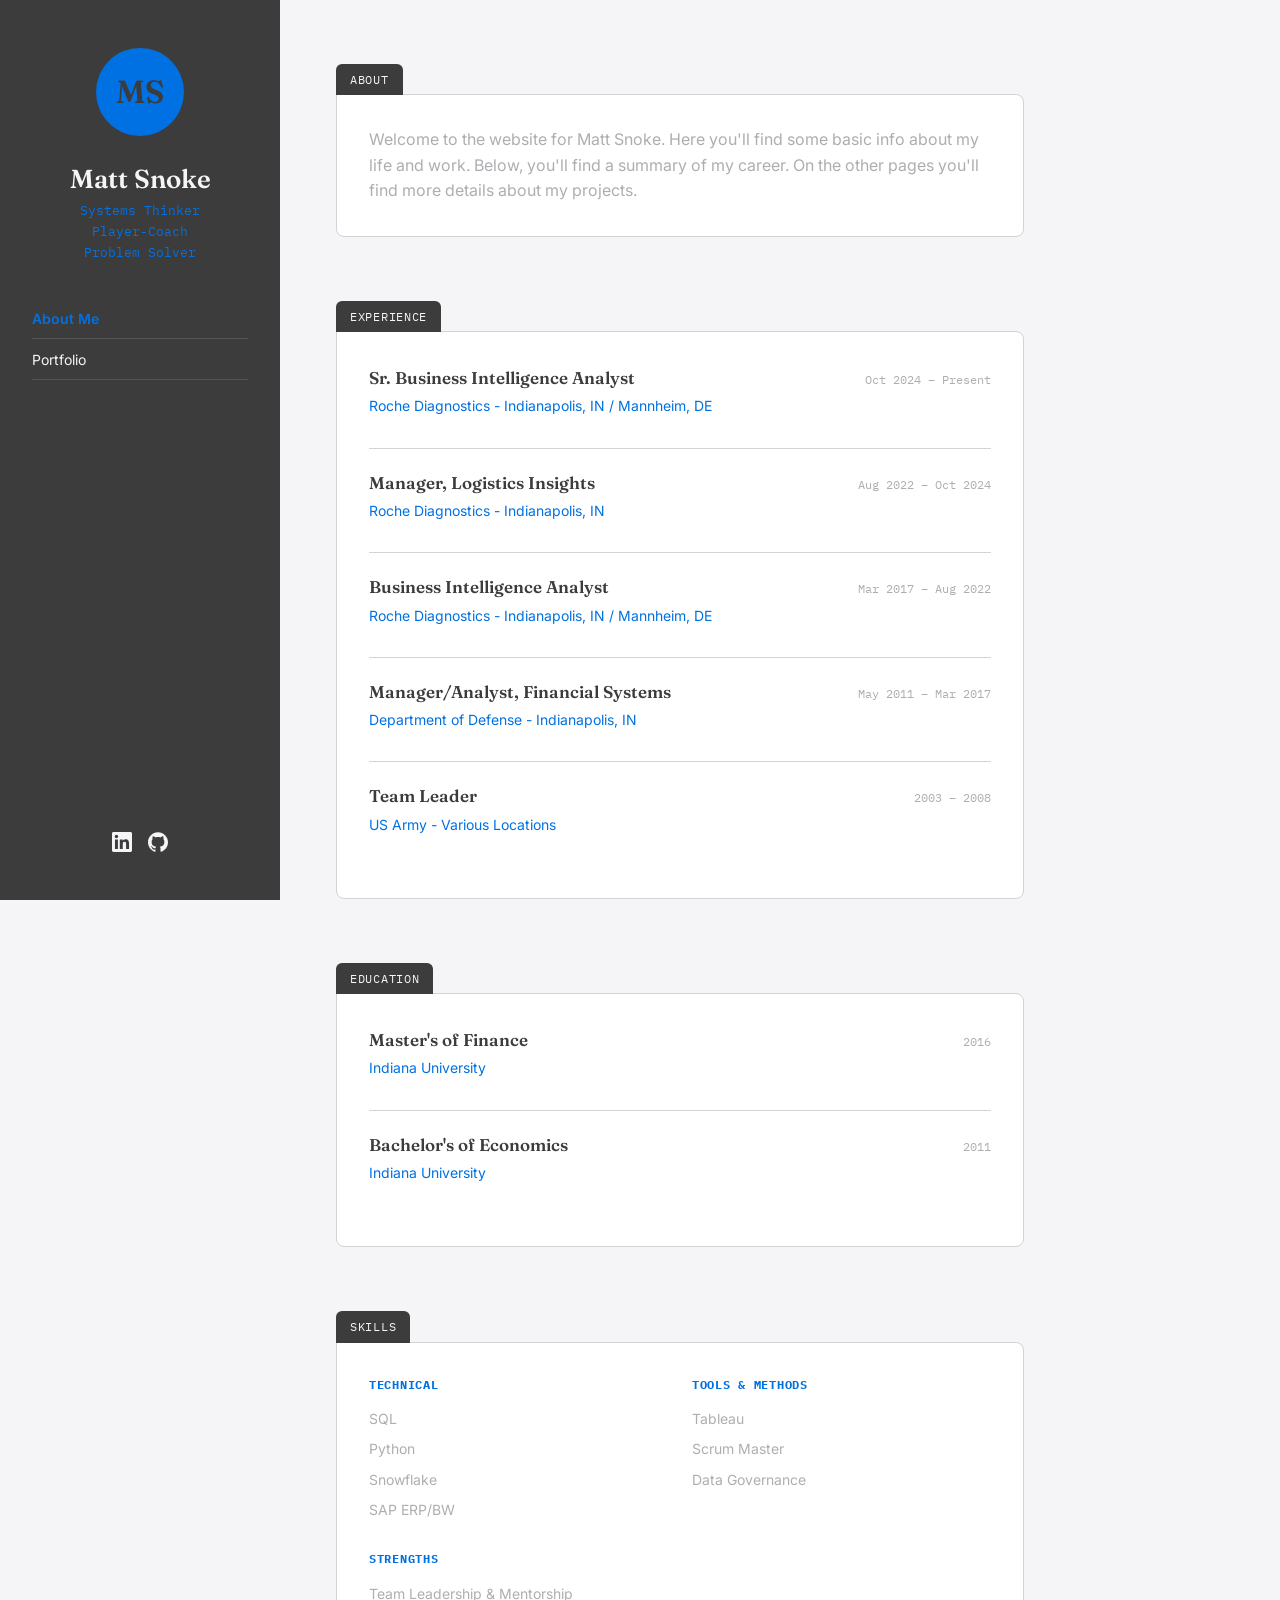
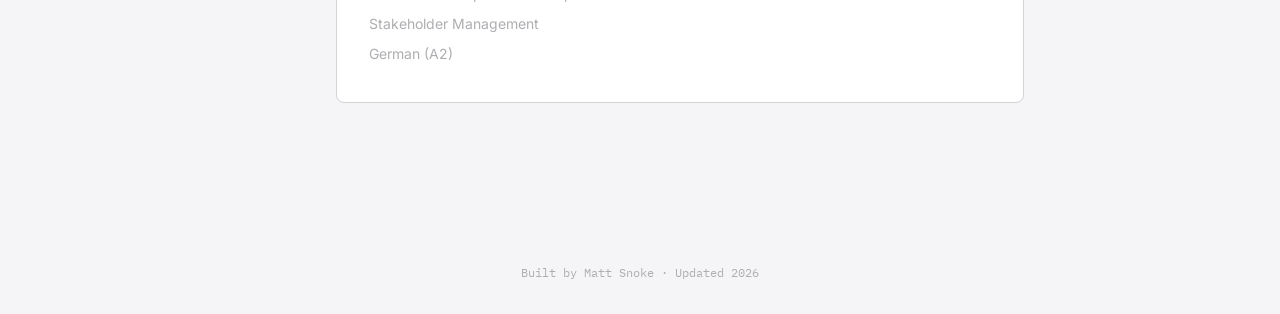
==== index.html @ cb156b44 "Restyle sidebar subtitle and darken nav bar color Break the subtitle into one line per phrase, darke" ====
<!DOCTYPE html>
<html lang="en">
<head>
<meta charset="UTF-8">
<meta name="viewport" content="width=device-width, initial-scale=1.0">
<title>Matt Snoke - About Me</title>

<!--
  ============================================================
  HOW THIS FILE IS ORGANIZED (read this first!)
  ============================================================
  1. styles.css = all the design/colors/layout (shared with portfolio.html)
  2. <body> = your actual content (HTML)

  Every spot you should personalize is marked with an EDIT comment.

  This site has two pages: index.html (About Me) and
  portfolio.html (Portfolio). Both share styles.css.
  ============================================================
-->

<link rel="preconnect" href="https://fonts.googleapis.com">
<link href="https://fonts.googleapis.com/css2?family=Fraunces:opsz,wght@9..144,400;9..144,600;9..144,700&family=Inter:wght@400;500;600&family=IBM+Plex+Mono:wght@400;500&display=swap" rel="stylesheet">
<link rel="stylesheet" href="styles.css">
</head>

<body>
<div class="layout">

  <!-- ============ SIDEBAR ============ -->
  <aside class="sidebar">
    <div class="avatar">MS</div>

    <div>
      <h1>Matt Snoke</h1>
      <div class="role">Systems Thinker<br>Player-Coach<br>Problem Solver</div>
    </div>

    <nav>
      <a href="index.html" class="active">About Me</a>
      <a href="portfolio.html">Portfolio</a>
    </nav>

    <div class="socials">
      <a href="https://www.linkedin.com/in/matthew-snoke-2792a480/" target="_blank" rel="noopener" aria-label="LinkedIn">
        <svg viewBox="0 0 24 24" fill="currentColor" aria-hidden="true"><path d="M20.447 20.452h-3.554v-5.569c0-1.328-.027-3.037-1.852-3.037-1.853 0-2.136 1.445-2.136 2.939v5.667H9.351V9h3.414v1.561h.046c.477-.9 1.637-1.85 3.37-1.85 3.601 0 4.267 2.37 4.267 5.455v6.286zM5.337 7.433c-1.144 0-2.063-.926-2.063-2.065 0-1.138.92-2.063 2.063-2.063 1.14 0 2.064.925 2.064 2.063 0 1.139-.925 2.065-2.064 2.065zM7.119 20.452H3.555V9h3.564v11.452zM22.225 0H1.771C.792 0 0 .774 0 1.729v20.542C0 23.227.792 24 1.771 24h20.451C23.2 24 24 23.227 24 22.271V1.729C24 .774 23.2 0 22.222 0h.003z"/></svg>
      </a>
      <a href="https://github.com/ekonsm713" target="_blank" rel="noopener" aria-label="GitHub">
        <svg viewBox="0 0 24 24" fill="currentColor" aria-hidden="true"><path d="M12 .297c-6.63 0-12 5.373-12 12 0 5.303 3.438 9.8 8.205 11.385.6.113.82-.258.82-.577 0-.285-.01-1.04-.015-2.04-3.338.724-4.042-1.61-4.042-1.61-.546-1.387-1.333-1.756-1.333-1.756-1.089-.745.084-.729.084-.729 1.205.084 1.84 1.237 1.84 1.237 1.07 1.834 2.807 1.304 3.492.997.108-.775.418-1.305.762-1.605-2.665-.305-5.467-1.334-5.467-5.931 0-1.311.469-2.381 1.236-3.221-.124-.303-.535-1.524.117-3.176 0 0 1.008-.322 3.301 1.23.957-.266 1.983-.399 3.003-.404 1.02.005 2.047.138 3.006.404 2.291-1.552 3.297-1.23 3.297-1.23.653 1.653.242 2.874.118 3.176.77.84 1.235 1.911 1.235 3.221 0 4.609-2.807 5.624-5.479 5.921.43.372.823 1.102.823 2.222 0 1.606-.014 2.898-.014 3.293 0 .321.216.694.825.576C20.565 22.092 24 17.592 24 12.297c0-6.627-5.373-12-12-12"/></svg>
      </a>
    </div>
  </aside>

  <!-- ============ MAIN CONTENT ============ -->
  <main>

    <!-- ABOUT -->
    <section id="about">
      <span class="tab">About</span>
      <div class="card">
        <p>
          <!-- EDIT: write 2-4 sentences about who you are, what you do, and
               what makes your work distinct. Keep it in your own voice. -->
          Welcome to the website for Matt Snoke. Here you'll find some basic info about
          my life and work. Below, you'll find a summary of my career. On the other pages
          you'll find more details about my projects.
        </p>
      </div>
    </section>

    <!-- EXPERIENCE -->
    <section id="experience">
      <span class="tab">Experience</span>
      <div class="card">

        <div class="entry">
          <div class="entry-header">
            <h3>Sr. Business Intelligence Analyst</h3>
            <span class="dates">Oct 2024 – Present</span>
          </div>
          <div class="org">Roche Diagnostics - Indianapolis, IN / Mannheim, DE</div>
        </div>

        <div class="entry">
          <div class="entry-header">
            <h3>Manager, Logistics Insights</h3>
            <span class="dates">Aug 2022 – Oct 2024</span>
          </div>
          <div class="org">Roche Diagnostics - Indianapolis, IN</div>
        </div>

        <div class="entry">
          <div class="entry-header">
            <h3>Business Intelligence Analyst</h3>
            <span class="dates">Mar 2017 – Aug 2022</span>
          </div>
          <div class="org">Roche Diagnostics - Indianapolis, IN / Mannheim, DE</div>
        </div>

        <div class="entry">
          <div class="entry-header">
            <h3>Manager/Analyst, Financial Systems</h3>
            <span class="dates">May 2011 – Mar 2017</span>
          </div>
          <div class="org">Department of Defense - Indianapolis, IN</div>
        </div>

        <div class="entry">
          <div class="entry-header">
            <h3>Team Leader</h3>
            <span class="dates">2003 – 2008</span>
          </div>
          <div class="org">US Army - Various Locations</div>
        </div>

      </div>
    </section>

    <!-- EDUCATION -->
    <section id="education">
      <span class="tab">Education</span>
      <div class="card">

        <div class="entry">
          <div class="entry-header">
            <h3>Master's of Finance</h3>
            <span class="dates">2016</span>
          </div>
          <div class="org">Indiana University</div>
        </div>

        <div class="entry">
          <div class="entry-header">
            <h3>Bachelor's of Economics</h3>
            <span class="dates">2011</span>
          </div>
          <div class="org">Indiana University</div>
        </div>

      </div>
    </section>

    <!-- SKILLS -->
    <section id="skills">
      <span class="tab">Skills</span>
      <div class="card">
        <div class="skills-grid">
          <div>
            <h4>Technical</h4>
            <ul>
              <li>SQL</li>
              <li>Python</li>
              <li>Snowflake</li>
              <li>SAP ERP/BW</li>
            </ul>
          </div>
          <div>
            <h4>Tools &amp; Methods</h4>
            <ul>
              <li>Tableau</li>
              <li>Scrum Master</li>
              <li>Data Governance</li>
            </ul>
          </div>
          <div>
            <h4>Strengths</h4>
            <ul>
              <li>Team Leadership &amp; Mentorship</li>
              <li>Stakeholder Management</li>
              <li>German (A2)</li>
            </ul>
          </div>
        </div>
      </div>
    </section>

  </main>
</div>

<footer>Built by Matt Snoke · Updated 2026</footer>

</body>
</html>
---- styles.css ----
/* ---------- DESIGN TOKENS: change these to reskin the whole site ---------- */
:root{
  --paper:#F5F5F7;        /* main background - Apple light gray */
  --paper-card:#FFFFFF;   /* card background - pure white */
  --ink:#3c3c3dff;          /* main text / sidebar background - Apple systemGray */
  --ink-soft:#AEAEB2;     /* secondary text - Apple systemGray2 */
  --accent:#0071E3;       /* accent - Apple blue, links, tab highlight */
  --line:#D2D2D7;         /* hairline borders - Apple divider gray */
  --font-display:'Fraunces', serif;
  --font-body:'Inter', sans-serif;
  --font-mono:'IBM Plex Mono', monospace;
}

*{ box-sizing:border-box; margin:0; padding:0; }

body{
  background:var(--paper);
  color:var(--ink);
  font-family:var(--font-body);
  line-height:1.6;
}

a{ color:var(--accent); text-decoration:none; }
a:hover{ text-decoration:underline; }
a:focus-visible, button:focus-visible{ outline:2px solid var(--accent); outline-offset:2px; }

.layout{
  display:flex;
  min-height:100vh;
}

/* ---------- SIDEBAR ---------- */
.sidebar{
  background:var(--ink);
  color:#F5F5F7;
  width:280px;
  flex-shrink:0;
  padding:48px 32px;
  position:sticky;
  top:0;
  height:100vh;
  display:flex;
  flex-direction:column;
  gap:28px;
}

.avatar{
  width:88px; height:88px;
  border-radius:50%;
  background:var(--accent);
  color:var(--ink);
  display:flex; align-items:center; justify-content:center;
  font-family:var(--font-display);
  font-size:32px; font-weight:600;
  align-self:center;
}
/* To use a real photo instead of initials, replace the .avatar div's
   content in the HTML below with: <img src="your-photo.jpg" alt="Your Name">
   and add: .avatar img{ width:100%; height:100%; object-fit:cover; border-radius:50%; } */

.sidebar h1{
  font-family:var(--font-display);
  font-size:26px;
  font-weight:600;
  line-height:1.2;
  text-align:center;
}
.sidebar .role{
  font-family:var(--font-mono);
  font-size:13px;
  color:var(--accent);
  margin-top:6px;
  text-align:center;
}

.sidebar nav{ display:flex; flex-direction:column; gap:2px; margin-top:8px; }
.sidebar nav a{
  color:#F5F5F7;
  font-size:14px;
  padding:8px 0;
  border-bottom:1px solid rgba(245,245,247,0.12);
}
.sidebar nav a:hover{ color:var(--accent); text-decoration:none; }
.sidebar nav a.active{ color:var(--accent); font-weight:600; }

.sidebar .socials{
  margin-top:auto;
  display:flex;
  align-items:center;
  justify-content:center;
  gap:16px;
}
.sidebar .socials a{ display:flex; color:#F5F5F7; }
.sidebar .socials a:hover{ color:var(--accent); }
.sidebar .socials svg{ width:20px; height:20px; }

/* ---------- MAIN CONTENT ---------- */
main{
  flex:1;
  padding:64px 56px;
  max-width:800px;
}

section{ margin-bottom:64px; }

/* the "folder tab" label - the signature visual element of this template */
.tab{
  display:inline-block;
  font-family:var(--font-mono);
  font-size:12px;
  letter-spacing:0.06em;
  text-transform:uppercase;
  color:var(--paper);
  background:var(--ink);
  padding:6px 14px;
  border-radius:6px 6px 0 0;
  margin-bottom:-1px;
}

.card{
  background:var(--paper-card);
  border:1px solid var(--line);
  border-radius:0 8px 8px 8px;
  padding:32px;
}

h2.section-title{
  font-family:var(--font-display);
  font-size:22px;
  font-weight:600;
  margin-bottom:16px;
}

p{ color:var(--ink-soft); }

.entry{ padding:20px 0; border-top:1px solid var(--line); }
.entry:first-child{ border-top:none; padding-top:0; }
.entry-header{
  display:flex;
  justify-content:space-between;
  align-items:baseline;
  flex-wrap:wrap;
  gap:8px;
  margin-bottom:4px;
}
.entry-header h3{ font-family:var(--font-display); font-size:17px; font-weight:600; }
.entry-header .dates{ font-family:var(--font-mono); font-size:12px; color:var(--ink-soft); }
.entry .org{ font-size:14px; color:var(--accent); margin-bottom:10px; }
.entry ul{ margin-left:20px; color:var(--ink-soft); font-size:15px; }
.entry li{ margin-bottom:6px; }

.skills-grid{
  display:grid;
  grid-template-columns:repeat(auto-fit, minmax(200px, 1fr));
  gap:24px;
}
.skills-grid h4{
  font-family:var(--font-mono);
  font-size:12px;
  text-transform:uppercase;
  letter-spacing:0.06em;
  color:var(--accent);
  margin-bottom:10px;
}
.skills-grid ul{ list-style:none; color:var(--ink-soft); font-size:14px; }
.skills-grid li{ padding:4px 0; }

/* ---------- PORTFOLIO PROJECT CARDS ---------- */
.projects-grid{
  display:grid;
  grid-template-columns:repeat(auto-fit, minmax(240px, 1fr));
  gap:24px;
}
.project-card{
  background:var(--paper-card);
  border:1px solid var(--line);
  border-radius:8px;
  padding:24px;
}
.project-card h3{ font-family:var(--font-display); font-size:17px; font-weight:600; margin-bottom:8px; }
.project-card p{ font-size:14px; margin-bottom:12px; }
.project-card .links{ display:flex; gap:16px; font-family:var(--font-mono); font-size:13px; }

/* ---------- CAROUSEL ---------- */
.carousel{ position:relative; }
.carousel-track{
  display:flex;
  overflow-x:auto;
  scroll-snap-type:x mandatory;
  gap:16px;
  border-radius:8px;
  scrollbar-width:none;
}
.carousel-track::-webkit-scrollbar{ display:none; }
.carousel-slide{
  flex:0 0 100%;
  scroll-snap-align:center;
}
.carousel-slide img{
  width:100%;
  aspect-ratio:16/10;
  object-fit:cover;
  border-radius:8px;
  border:1px solid var(--line);
}
.carousel-caption{
  margin-top:12px;
  text-align:center;
  font-size:14px;
  color:var(--ink-soft);
}
.carousel-btn{
  position:absolute;
  top:50%;
  transform:translateY(-50%);
  width:36px; height:36px;
  border:none;
  border-radius:50%;
  background:rgba(29,29,31,0.55);
  color:#FFFFFF;
  font-size:20px;
  line-height:1;
  cursor:pointer;
}
.carousel-btn:hover{ background:rgba(29,29,31,0.8); }
.carousel-btn.prev{ left:8px; }
.carousel-btn.next{ right:8px; }

footer{
  font-family:var(--font-mono);
  font-size:12px;
  color:var(--ink-soft);
  text-align:center;
  padding:32px;
}

/* ---------- MOBILE ---------- */
@media (max-width:820px){
  .layout{ flex-direction:column; }
  .sidebar{ position:relative; width:100%; height:auto; }
  .sidebar .socials{ margin-top:0; }
  main{ padding:40px 24px; }
}
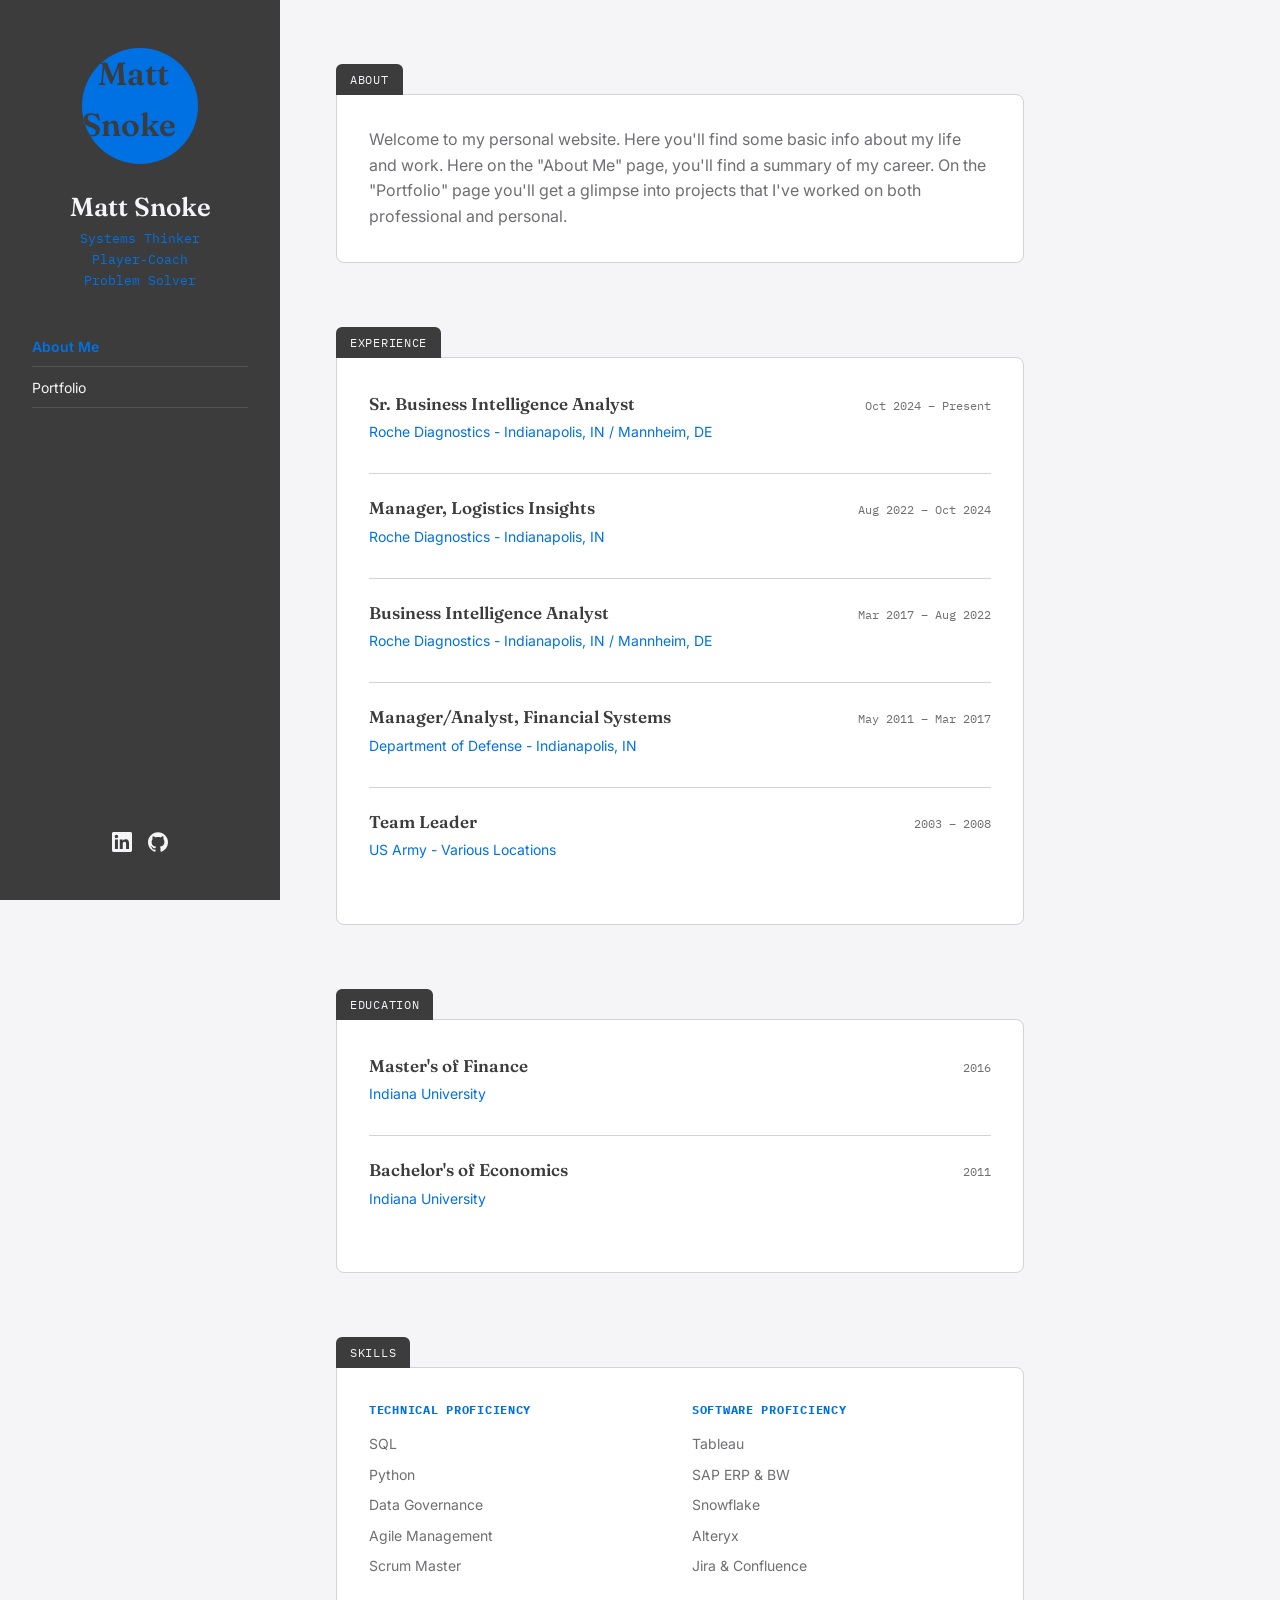
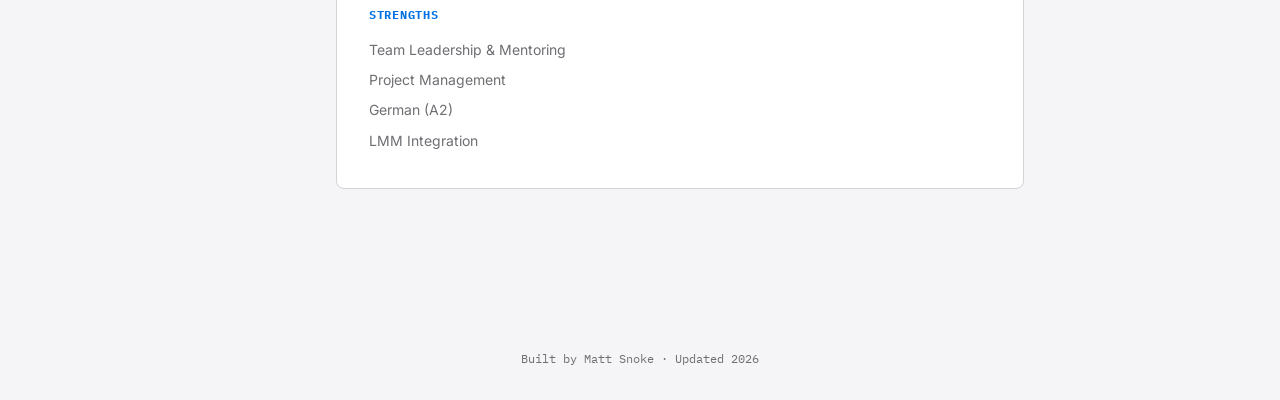
==== commit a1b2e0e8: "Rewrite About text, expand skills, and darken secondary text color Co-Authored-By: Claude Sonnet 5 <" ====
--- a/index.html
+++ b/index.html
@@ -5,19 +5,6 @@
 <meta name="viewport" content="width=device-width, initial-scale=1.0">
 <title>Matt Snoke - About Me</title>
 
-<!--
-  ============================================================
-  HOW THIS FILE IS ORGANIZED (read this first!)
-  ============================================================
-  1. styles.css = all the design/colors/layout (shared with portfolio.html)
-  2. <body> = your actual content (HTML)
-
-  Every spot you should personalize is marked with an EDIT comment.
-
-  This site has two pages: index.html (About Me) and
-  portfolio.html (Portfolio). Both share styles.css.
-  ============================================================
--->
 
 <link rel="preconnect" href="https://fonts.googleapis.com">
 <link href="https://fonts.googleapis.com/css2?family=Fraunces:opsz,wght@9..144,400;9..144,600;9..144,700&family=Inter:wght@400;500;600&family=IBM+Plex+Mono:wght@400;500&display=swap" rel="stylesheet">
@@ -29,7 +16,7 @@
 
   <!-- ============ SIDEBAR ============ -->
   <aside class="sidebar">
-    <div class="avatar">MS</div>
+    <div class="avatar"><img src="images/avatar.png" alt="Matt Snoke"></div>
 
     <div>
       <h1>Matt Snoke</h1>
@@ -61,9 +48,10 @@
         <p>
           <!-- EDIT: write 2-4 sentences about who you are, what you do, and
                what makes your work distinct. Keep it in your own voice. -->
-          Welcome to the website for Matt Snoke. Here you'll find some basic info about
-          my life and work. Below, you'll find a summary of my career. On the other pages
-          you'll find more details about my projects.
+          Welcome to my personal website. Here you'll find some basic info about
+          my life and work. Here on the "About Me" page, you'll find a summary 
+          of my career. On the "Portfolio" page you'll get a glimpse into projects
+          that I've worked on both professional and personal.
         </p>
       </div>
     </section>
@@ -146,28 +134,32 @@
       <div class="card">
         <div class="skills-grid">
           <div>
-            <h4>Technical</h4>
+            <h4>Technical Proficiency</h4>
             <ul>
               <li>SQL</li>
               <li>Python</li>
-              <li>Snowflake</li>
-              <li>SAP ERP/BW</li>
+              <li>Data Governance</li>
+              <li>Agile Management</li>
+              <li>Scrum Master</li>
             </ul>
           </div>
           <div>
-            <h4>Tools &amp; Methods</h4>
+            <h4>Software Proficiency</h4>
             <ul>
               <li>Tableau</li>
-              <li>Scrum Master</li>
-              <li>Data Governance</li>
+              <li>SAP ERP & BW</li>
+              <li>Snowflake</li>
+              <li>Alteryx</li>
+              <li>Jira & Confluence</li>
             </ul>
           </div>
           <div>
             <h4>Strengths</h4>
             <ul>
-              <li>Team Leadership &amp; Mentorship</li>
-              <li>Stakeholder Management</li>
+              <li>Team Leadership &amp; Mentoring</li>
+              <li>Project Management</li>
               <li>German (A2)</li>
+              <li>LMM Integration</li>
             </ul>
           </div>
         </div>
--- a/styles.css
+++ b/styles.css
@@ -3,7 +3,7 @@
   --paper:#F5F5F7;        /* main background - Apple light gray */
   --paper-card:#FFFFFF;   /* card background - pure white */
   --ink:#3c3c3dff;          /* main text / sidebar background - Apple systemGray */
-  --ink-soft:#AEAEB2;     /* secondary text - Apple systemGray2 */
+  --ink-soft:#6E6E73;     /* secondary text - Apple secondary label gray */
   --accent:#0071E3;       /* accent - Apple blue, links, tab highlight */
   --line:#D2D2D7;         /* hairline borders - Apple divider gray */
   --font-display:'Fraunces', serif;
@@ -45,7 +45,7 @@
 }
 
 .avatar{
-  width:88px; height:88px;
+  width:116px; height:116px;
   border-radius:50%;
   background:var(--accent);
   color:var(--ink);
@@ -53,10 +53,9 @@
   font-family:var(--font-display);
   font-size:32px; font-weight:600;
   align-self:center;
-}
-/* To use a real photo instead of initials, replace the .avatar div's
-   content in the HTML below with: <img src="your-photo.jpg" alt="Your Name">
-   and add: .avatar img{ width:100%; height:100%; object-fit:cover; border-radius:50%; } */
+  overflow:hidden;
+}
+.avatar img{ width:100%; height:100%; object-fit:cover; border-radius:50%; }
 
 .sidebar h1{
   font-family:var(--font-display);
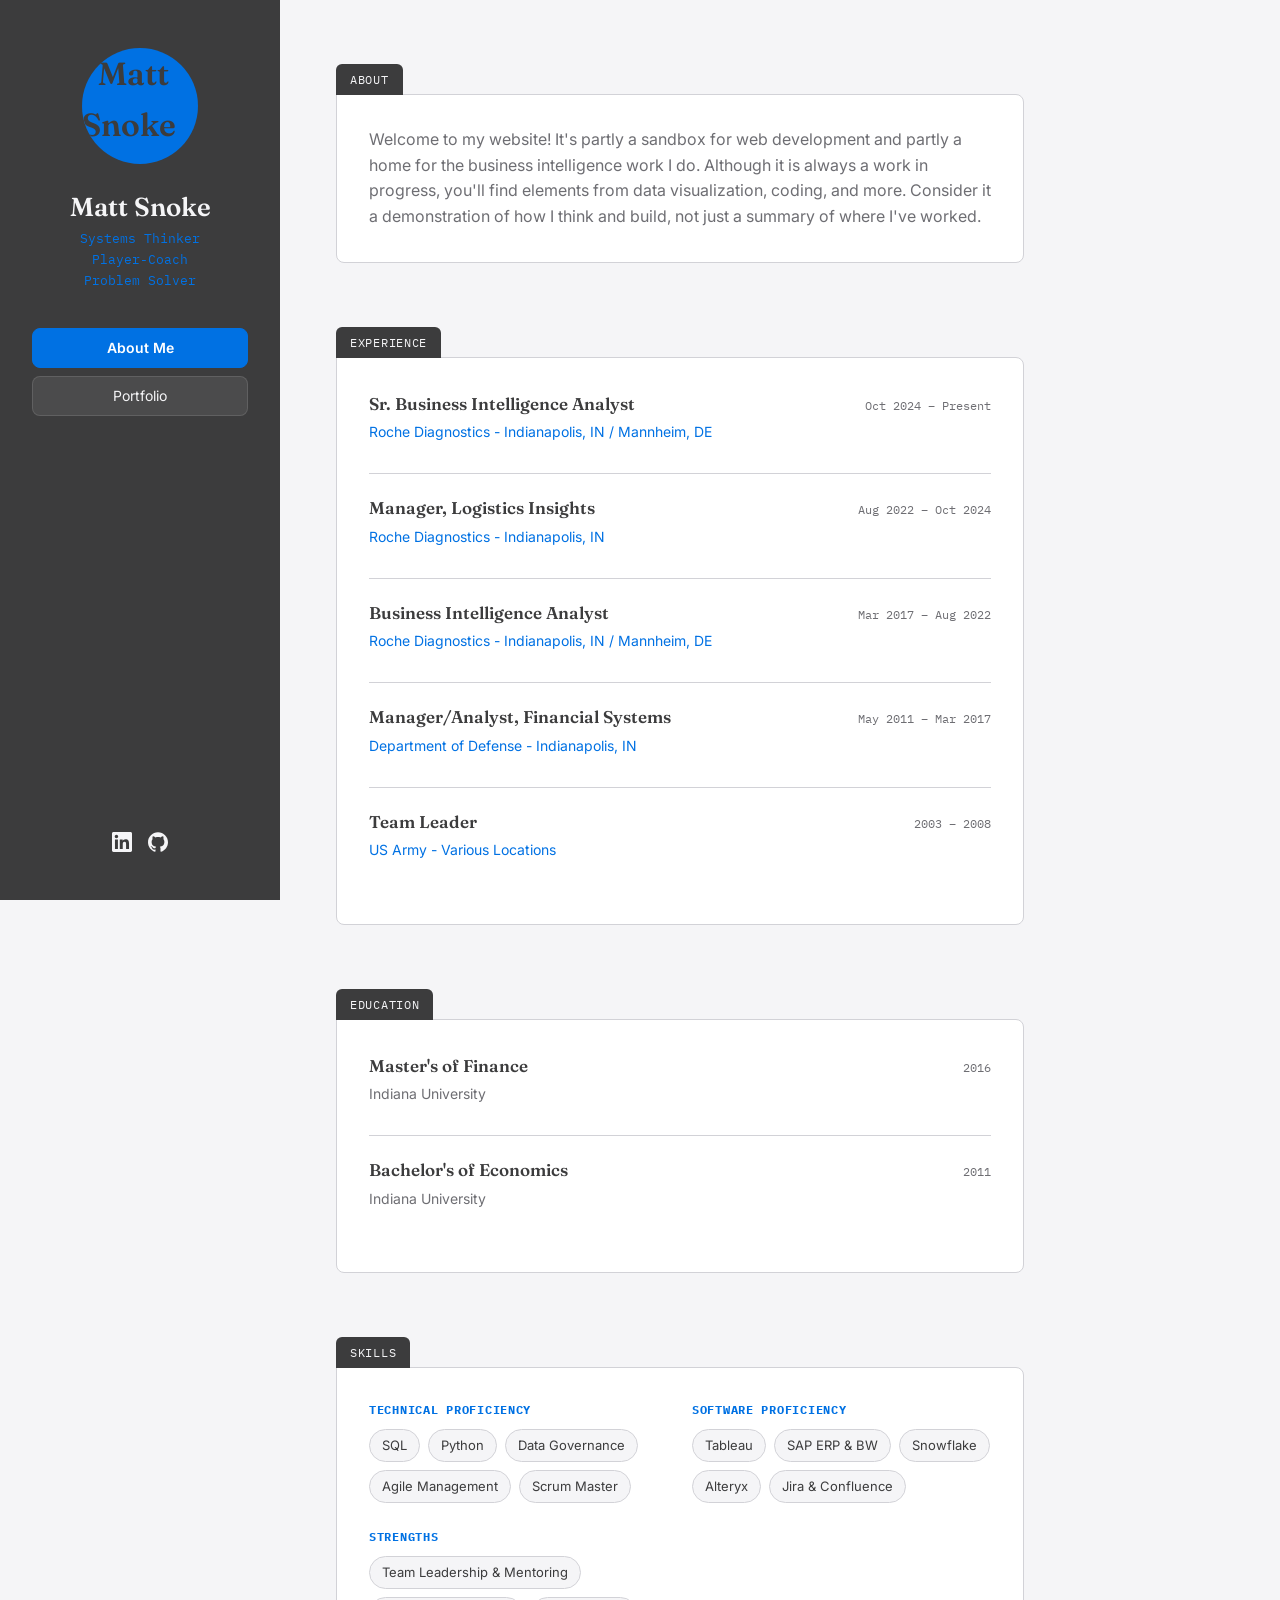
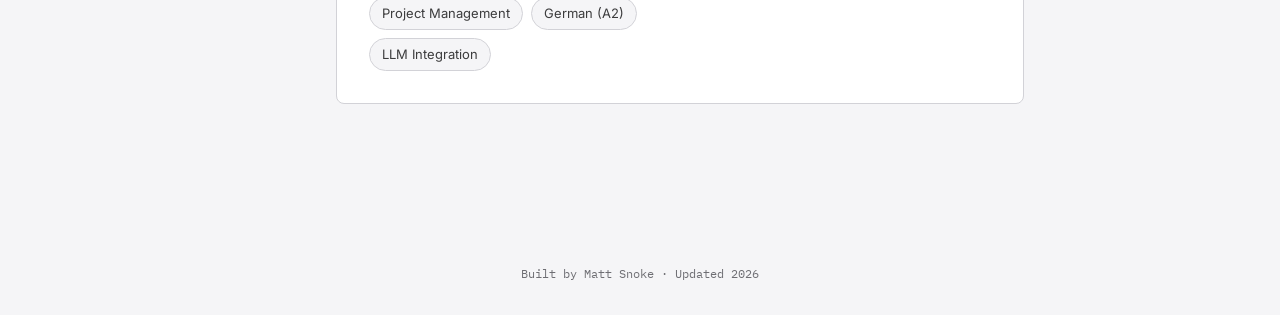
==== commit da1c5856: "Add real dashboard screenshots to portfolio carousel and polish content Replace placeholder carousel" ====
--- a/index.html
+++ b/index.html
@@ -32,7 +32,7 @@
       <a href="https://www.linkedin.com/in/matthew-snoke-2792a480/" target="_blank" rel="noopener" aria-label="LinkedIn">
         <svg viewBox="0 0 24 24" fill="currentColor" aria-hidden="true"><path d="M20.447 20.452h-3.554v-5.569c0-1.328-.027-3.037-1.852-3.037-1.853 0-2.136 1.445-2.136 2.939v5.667H9.351V9h3.414v1.561h.046c.477-.9 1.637-1.85 3.37-1.85 3.601 0 4.267 2.37 4.267 5.455v6.286zM5.337 7.433c-1.144 0-2.063-.926-2.063-2.065 0-1.138.92-2.063 2.063-2.063 1.14 0 2.064.925 2.064 2.063 0 1.139-.925 2.065-2.064 2.065zM7.119 20.452H3.555V9h3.564v11.452zM22.225 0H1.771C.792 0 0 .774 0 1.729v20.542C0 23.227.792 24 1.771 24h20.451C23.2 24 24 23.227 24 22.271V1.729C24 .774 23.2 0 22.222 0h.003z"/></svg>
       </a>
-      <a href="https://github.com/ekonsm713" target="_blank" rel="noopener" aria-label="GitHub">
+      <a href="https://github.com/MattSnoke" target="_blank" rel="noopener" aria-label="GitHub">
         <svg viewBox="0 0 24 24" fill="currentColor" aria-hidden="true"><path d="M12 .297c-6.63 0-12 5.373-12 12 0 5.303 3.438 9.8 8.205 11.385.6.113.82-.258.82-.577 0-.285-.01-1.04-.015-2.04-3.338.724-4.042-1.61-4.042-1.61-.546-1.387-1.333-1.756-1.333-1.756-1.089-.745.084-.729.084-.729 1.205.084 1.84 1.237 1.84 1.237 1.07 1.834 2.807 1.304 3.492.997.108-.775.418-1.305.762-1.605-2.665-.305-5.467-1.334-5.467-5.931 0-1.311.469-2.381 1.236-3.221-.124-.303-.535-1.524.117-3.176 0 0 1.008-.322 3.301 1.23.957-.266 1.983-.399 3.003-.404 1.02.005 2.047.138 3.006.404 2.291-1.552 3.297-1.23 3.297-1.23.653 1.653.242 2.874.118 3.176.77.84 1.235 1.911 1.235 3.221 0 4.609-2.807 5.624-5.479 5.921.43.372.823 1.102.823 2.222 0 1.606-.014 2.898-.014 3.293 0 .321.216.694.825.576C20.565 22.092 24 17.592 24 12.297c0-6.627-5.373-12-12-12"/></svg>
       </a>
     </div>
@@ -46,12 +46,11 @@
       <span class="tab">About</span>
       <div class="card">
         <p>
-          <!-- EDIT: write 2-4 sentences about who you are, what you do, and
-               what makes your work distinct. Keep it in your own voice. -->
-          Welcome to my personal website. Here you'll find some basic info about
-          my life and work. Here on the "About Me" page, you'll find a summary 
-          of my career. On the "Portfolio" page you'll get a glimpse into projects
-          that I've worked on both professional and personal.
+          Welcome to my website! It's partly a sandbox for web development and
+          partly a home for the business intelligence work I do. Although it is
+          always a work in progress, you'll find elements from data visualization,
+          coding, and more. Consider it a demonstration of how I think and build,
+          not just a summary of where I've worked.
         </p>
       </div>
     </section>
@@ -136,30 +135,30 @@
           <div>
             <h4>Technical Proficiency</h4>
             <ul>
-              <li>SQL</li>
+              <li class="has-tooltip" tabindex="0" data-tooltip="Advanced experience writing standard queries, Common Table Expressions (CTEs), multi-table joins, and window functions to aggregate large datasets in Snowflake, SSMS, &amp; SAP HANA.">SQL</li>
               <li>Python</li>
-              <li>Data Governance</li>
-              <li>Agile Management</li>
-              <li>Scrum Master</li>
+              <li class="has-tooltip" tabindex="0" data-tooltip="Experienced in designing and enforcing semantic governance models and data quality frameworks across global networks. Hands on experience managing SAP equipment master and material master.">Data Governance</li>
+              <li class="has-tooltip" tabindex="0" data-tooltip="Adept at running agile technical teams to drastically reduce development lifecycles and enable continuous, cooperative data product delivery. Focused on iterative value, transparency, and maintaining velocity across technical pipelines.">Agile Management</li>
+              <li class="has-tooltip" tabindex="0" data-tooltip="Certified in 2019">Scrum Master</li>
             </ul>
           </div>
           <div>
             <h4>Software Proficiency</h4>
             <ul>
-              <li>Tableau</li>
-              <li>SAP ERP & BW</li>
-              <li>Snowflake</li>
-              <li>Alteryx</li>
-              <li>Jira & Confluence</li>
+              <li class="has-tooltip" tabindex="0" data-tooltip="Expert at translating complex, global datasets into intuitive, user-facing executive dashboards and operational tracking tools. Focused on building sustainable, scalable visualization products rather than one-off reports.">Tableau</li>
+              <li class="has-tooltip" tabindex="0" data-tooltip="Extensive experience with SAP FI, CO, BW and SD modules as well as HANA analytics.">SAP ERP & BW</li>
+              <li class="has-tooltip" tabindex="0" data-tooltip="Proficient in building and querying enterprise data products within cloud data architectures. Novice in Streamlit apps.">Snowflake</li>
+              <li class="has-tooltip" tabindex="0" data-tooltip="Extensive background utilizing workflows to automate manual processes and developing user apps.">Alteryx</li>
+              <li class="has-tooltip" tabindex="0" data-tooltip="Utilized daily to manage sprint backlogs, track project delivery, and maintain robust technical documentation.">Jira &amp; Confluence</li>
             </ul>
           </div>
           <div>
             <h4>Strengths</h4>
             <ul>
-              <li>Team Leadership &amp; Mentoring</li>
-              <li>Project Management</li>
-              <li>German (A2)</li>
-              <li>LMM Integration</li>
+              <li class="has-tooltip" tabindex="0" data-tooltip="Leadership is about creating an environment in which the team can thrive. Genuine relationships, positive culture, clear objectives, and a steady framework.">Team Leadership &amp; Mentoring</li>
+              <li class="has-tooltip" tabindex="0" data-tooltip="15+ years of experience directing multi-faceted analytics initiatives, system migrations, and operational expansions from discovery to final delivery. Skilled at aligning cross-functional teams and transforming strategic goals into executable roadmaps.">Project Management</li>
+              <li class="has-tooltip" tabindex="0" data-tooltip="Novice in speaking, reading, and writing but improving bit by bit everyday!">German (A2)</li>
+              <li class="has-tooltip" tabindex="0" data-tooltip="Actively integrates LLM/AI models in day-to-day development activities. Familiar with Claude, Gemini, and OpenAI models.">LLM Integration</li>
             </ul>
           </div>
         </div>
--- a/styles.css
+++ b/styles.css
@@ -72,15 +72,19 @@
   text-align:center;
 }
 
-.sidebar nav{ display:flex; flex-direction:column; gap:2px; margin-top:8px; }
+.sidebar nav{ display:flex; flex-direction:column; gap:8px; margin-top:8px; }
 .sidebar nav a{
   color:#F5F5F7;
   font-size:14px;
-  padding:8px 0;
-  border-bottom:1px solid rgba(245,245,247,0.12);
-}
-.sidebar nav a:hover{ color:var(--accent); text-decoration:none; }
-.sidebar nav a.active{ color:var(--accent); font-weight:600; }
+  text-align:center;
+  padding:8px 16px;
+  border-radius:8px;
+  background:rgba(245,245,247,0.08);
+  border:1px solid rgba(245,245,247,0.12);
+  transition:background 0.15s ease, color 0.15s ease, border-color 0.15s ease;
+}
+.sidebar nav a:hover{ color:#F5F5F7; background:rgba(245,245,247,0.16); text-decoration:none; }
+.sidebar nav a.active{ color:#FFFFFF; font-weight:600; background:var(--accent); border-color:var(--accent); }
 
 .sidebar .socials{
   margin-top:auto;
@@ -145,6 +149,7 @@
 .entry-header h3{ font-family:var(--font-display); font-size:17px; font-weight:600; }
 .entry-header .dates{ font-family:var(--font-mono); font-size:12px; color:var(--ink-soft); }
 .entry .org{ font-size:14px; color:var(--accent); margin-bottom:10px; }
+#education .entry .org{ color:var(--ink-soft); }
 .entry ul{ margin-left:20px; color:var(--ink-soft); font-size:15px; }
 .entry li{ margin-bottom:6px; }
 
@@ -161,8 +166,75 @@
   color:var(--accent);
   margin-bottom:10px;
 }
-.skills-grid ul{ list-style:none; color:var(--ink-soft); font-size:14px; }
-.skills-grid li{ padding:4px 0; }
+.skills-grid ul{
+  list-style:none;
+  display:flex;
+  flex-wrap:wrap;
+  gap:8px;
+}
+.skills-grid li{
+  color:var(--ink);
+  font-size:13px;
+  padding:5px 12px;
+  border-radius:999px;
+  background:var(--paper);
+  border:1px solid var(--line);
+  transition:background 0.15s ease, color 0.15s ease, border-color 0.15s ease;
+}
+.skills-grid li:hover,
+.skills-grid li:focus-visible{
+  background:var(--accent);
+  color:#FFFFFF;
+  border-color:var(--accent);
+}
+
+.skills-grid li.has-tooltip{
+  position:relative;
+  cursor:default;
+}
+.skills-grid li.has-tooltip::after{
+  content:attr(data-tooltip);
+  position:absolute;
+  bottom:calc(100% + 10px);
+  left:50%;
+  transform:translateX(-50%);
+  width:240px;
+  padding:10px 12px;
+  border-radius:8px;
+  background:var(--ink);
+  color:#F5F5F7;
+  font-family:var(--font-body);
+  font-size:12px;
+  font-weight:400;
+  line-height:1.5;
+  text-align:left;
+  white-space:normal;
+  opacity:0;
+  visibility:hidden;
+  transition:opacity 0.15s ease;
+  z-index:10;
+  pointer-events:none;
+}
+.skills-grid li.has-tooltip::before{
+  content:"";
+  position:absolute;
+  bottom:calc(100% + 4px);
+  left:50%;
+  transform:translateX(-50%);
+  border:6px solid transparent;
+  border-top-color:var(--ink);
+  opacity:0;
+  visibility:hidden;
+  transition:opacity 0.15s ease;
+  z-index:10;
+}
+.skills-grid li.has-tooltip:hover::after,
+.skills-grid li.has-tooltip:hover::before,
+.skills-grid li.has-tooltip:focus-visible::after,
+.skills-grid li.has-tooltip:focus-visible::before{
+  opacity:1;
+  visibility:visible;
+}
 
 /* ---------- PORTFOLIO PROJECT CARDS ---------- */
 .projects-grid{
@@ -197,8 +269,9 @@
 }
 .carousel-slide img{
   width:100%;
-  aspect-ratio:16/10;
-  object-fit:cover;
+  aspect-ratio:12/5;
+  object-fit:contain;
+  background:var(--paper);
   border-radius:8px;
   border:1px solid var(--line);
 }
@@ -225,6 +298,14 @@
 .carousel-btn.prev{ left:8px; }
 .carousel-btn.next{ right:8px; }
 
+.page-note{
+  margin-bottom:24px;
+  text-align:left;
+  font-size:12px;
+  font-style:italic;
+  color:var(--ink-soft);
+}
+
 footer{
   font-family:var(--font-mono);
   font-size:12px;
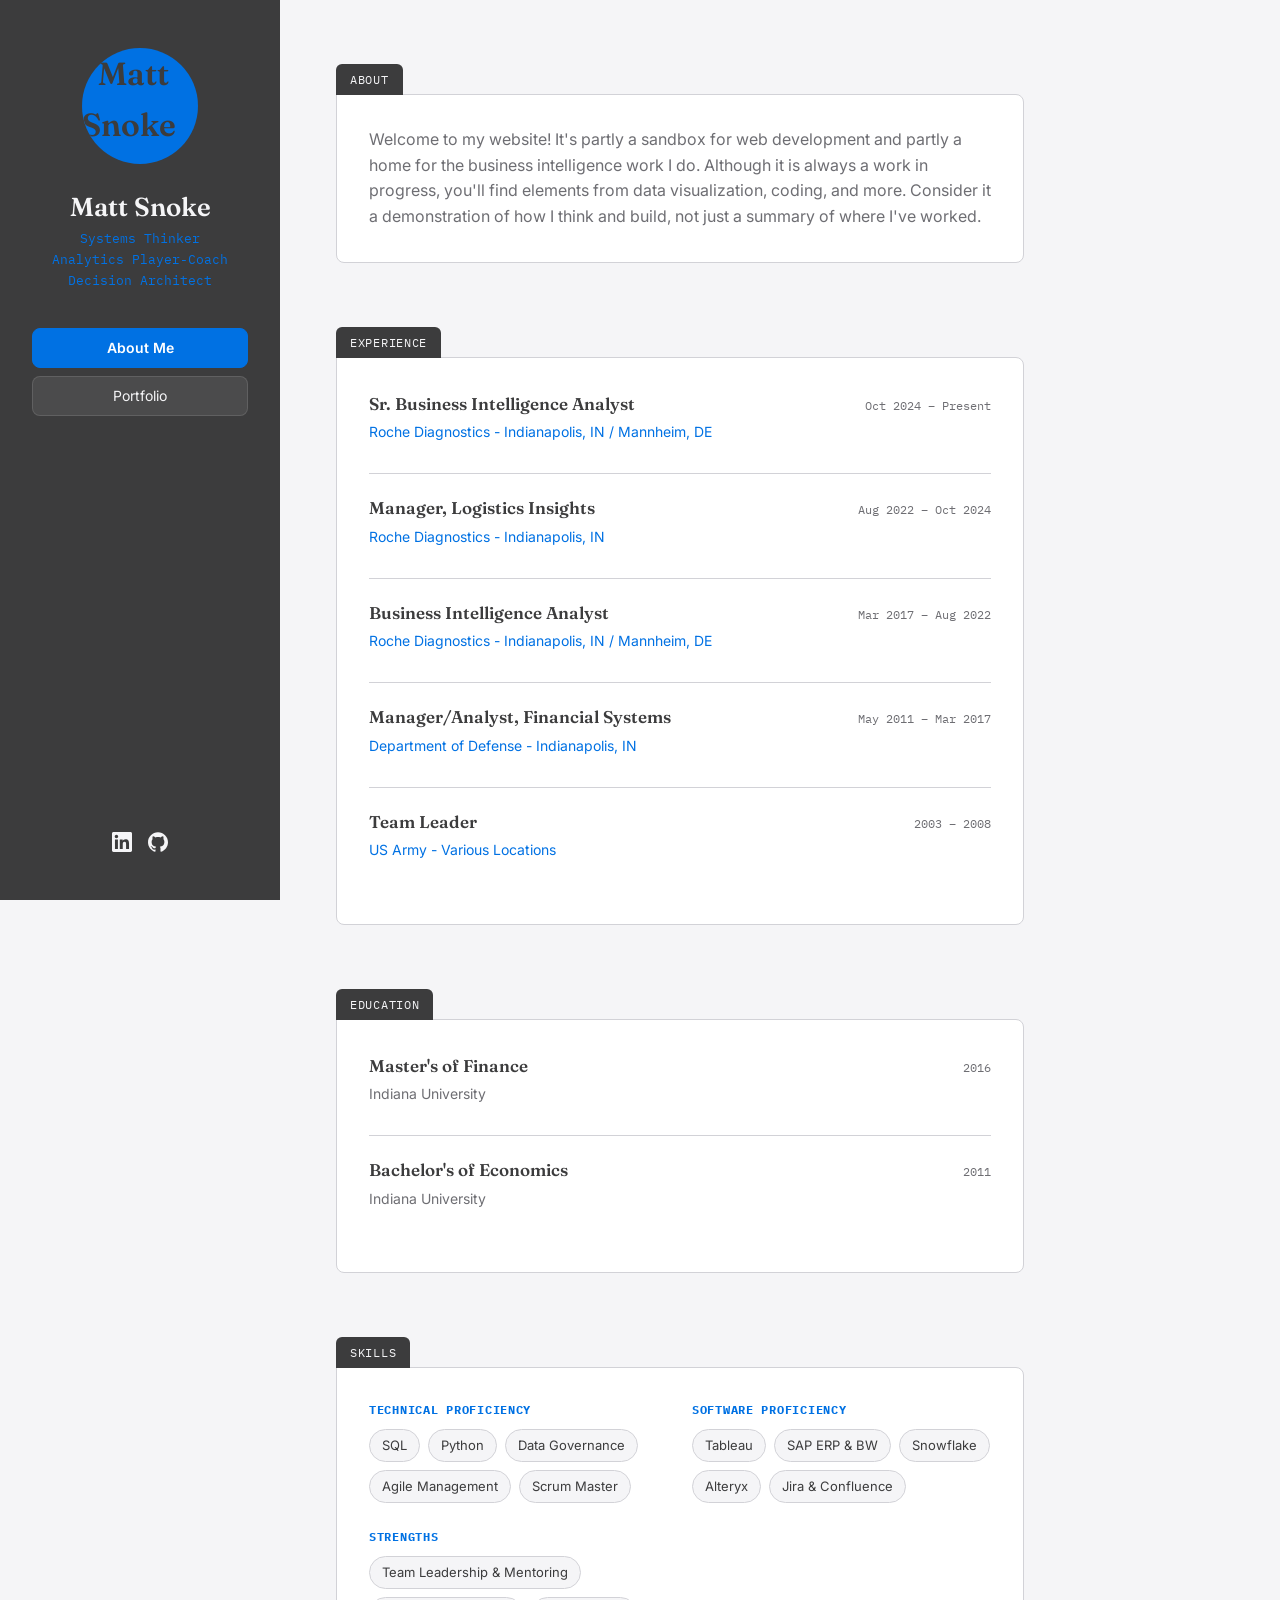
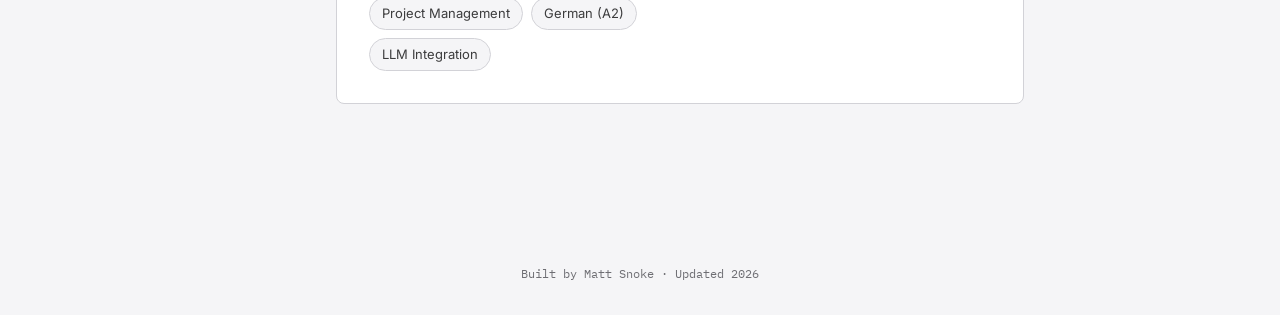
==== commit a59f252d: "Update sidebar role tagline" ====
--- a/index.html
+++ b/index.html
@@ -20,7 +20,7 @@
 
     <div>
       <h1>Matt Snoke</h1>
-      <div class="role">Systems Thinker<br>Player-Coach<br>Problem Solver</div>
+      <div class="role">Systems Thinker<br>Analytics Player-Coach<br>Decision Architect</div>
     </div>
 
     <nav>
@@ -169,6 +169,7 @@
 </div>
 
 <footer>Built by Matt Snoke · Updated 2026</footer>
+<!-- retest deploy after switching Pages source to branch -->
 
 </body>
 </html>
